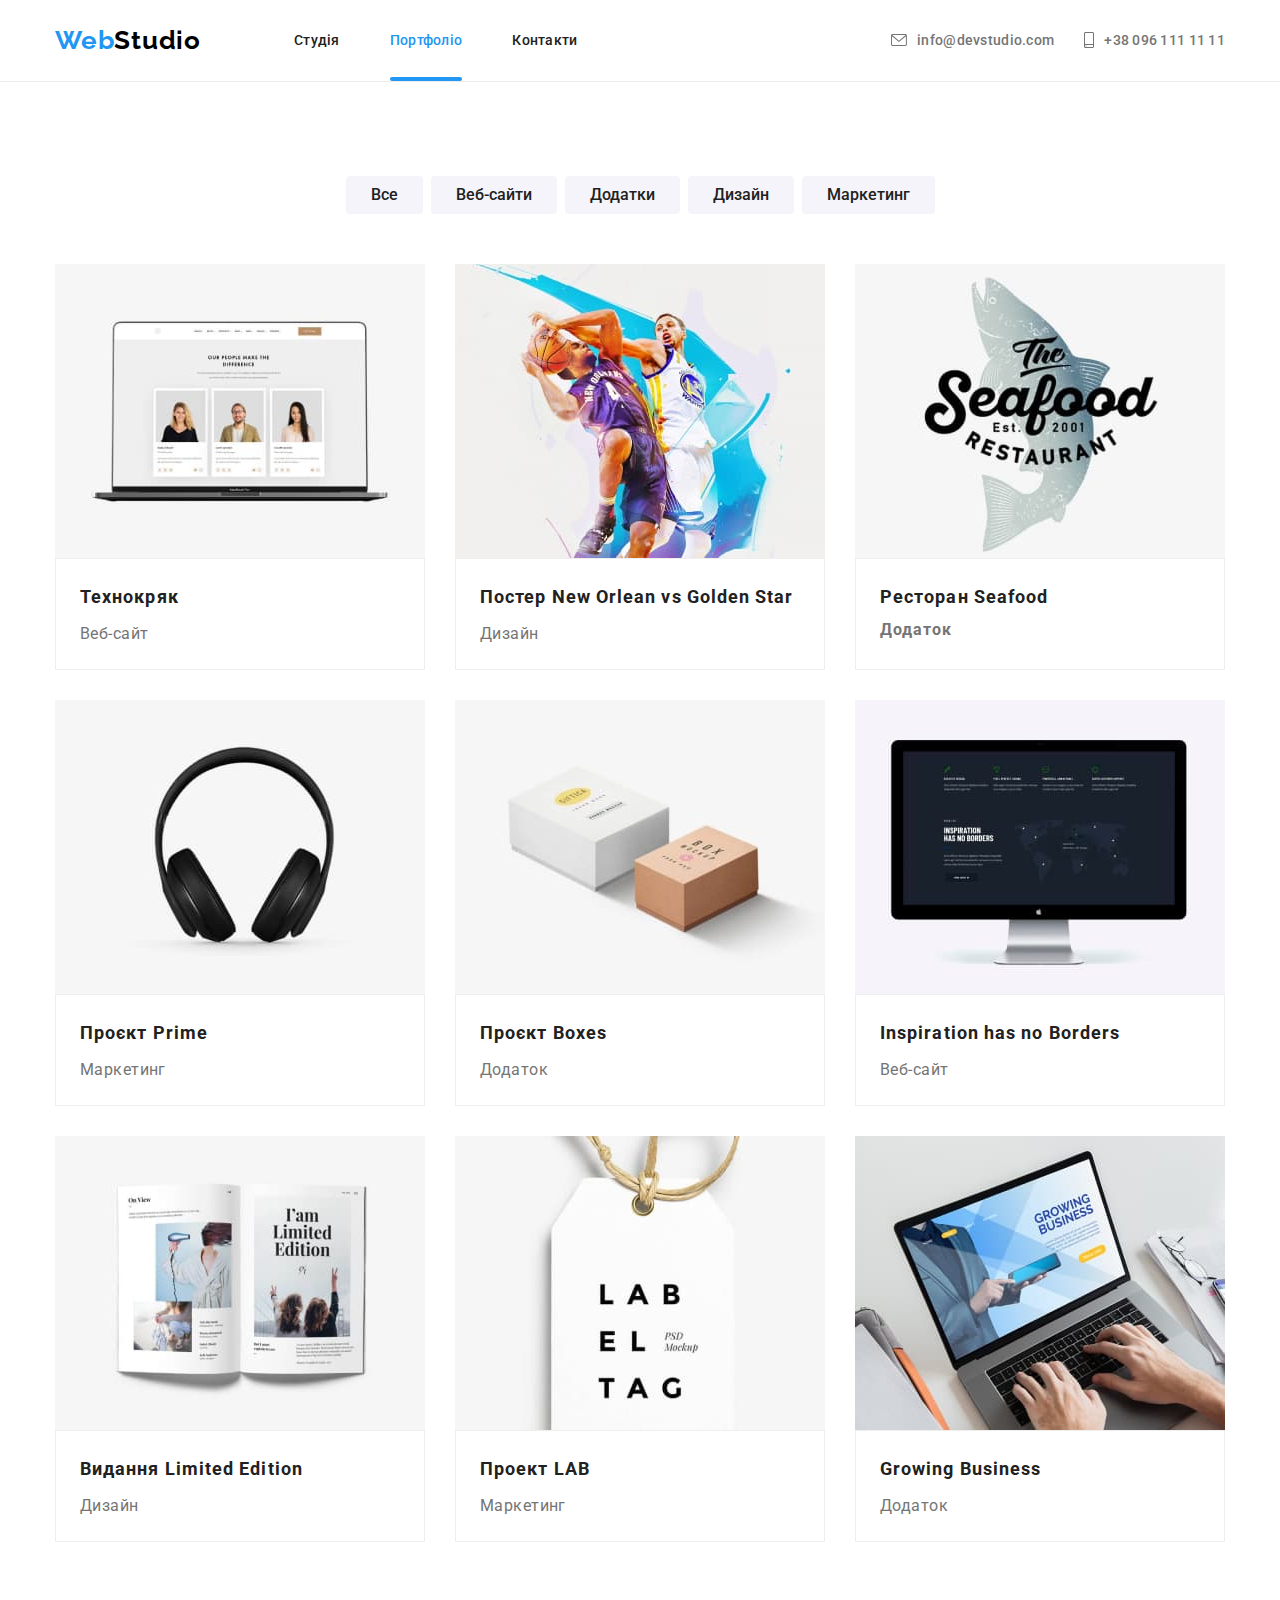
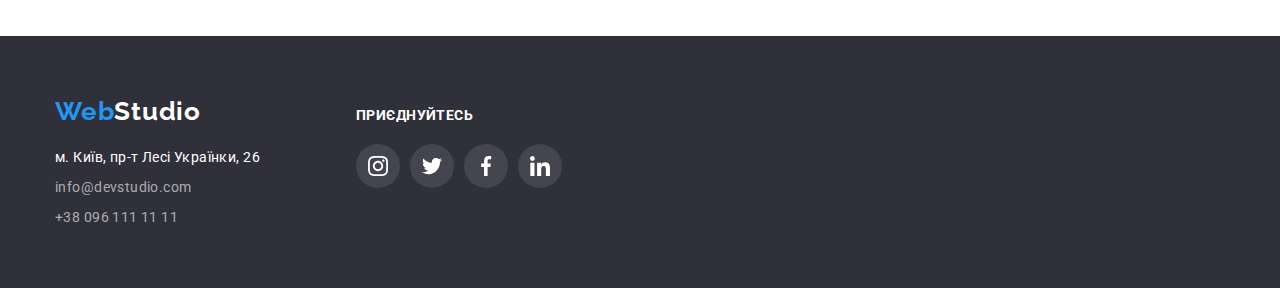
==== portfolio.html @ 90627d7d "Додає стартові файли" ====
<!DOCTYPE html>
<html lang="uk">
  <head>
    <meta charset="UTF-8" />
    <meta http-equiv="X-UA-Compatible" content="IE=edge" />
    <meta name="viewport" content="width=device-width, initial-scale=1.0" />
    <title>Портфоліо</title>
    <link rel="preconnect" href="https://fonts.googleapis.com" />
    <link rel="preconnect" href="https://fonts.gstatic.com" crossorigin />
    <link
      href="https://fonts.googleapis.com/css2?family=Raleway:wght@700&family=Roboto:wght@400;500;700;900&display=swap"
      rel="stylesheet"
    />
    <link
      rel="stylesheet"
      href="https://cdnjs.cloudflare.com/ajax/libs/modern-normalize/1.1.0/modern-normalize.min.css"
    />
    <link rel="stylesheet" href="./css/styles.css" />
  </head>
  <body>
    <header class="page-header">
      <div class="container">
        <nav class="navigation">
          <a href="./index.html" lang="en" class="logo"
            ><span>Web</span>Studio</a
          >
          <ul class="site-nav">
            <li><a href="./index.html">Студія</a></li>
            <li><a href="./portfolio.html" class="current">Портфоліо</a></li>
            <li><a href="">Контакти</a></li>
          </ul>
        </nav>
        <ul class="header-contacts">
          <li>
            <a href="mailto:info@devstudio.com" class="mail">
              <svg class="mail-icon">
                <use href="./images/sprite.svg#icon-envelope"></use>
              </svg>info@devstudio.com</a>
          </li>
          <li>
            <a href="tel:+380961111111" class="tel">
              <svg class="tel-icon">
                <use href="./images/sprite.svg#icon-smartphone"></use>
              </svg>+38 096 111 11 11</a>
          </li>
        </ul>
      </div>
    </header>

    <main>
      <section class="section">
        <div class="container">
          <!-- Прихований логічний заголовок для секції -->
          <h1 class="visually-hidden">Наші роботи</h1>
          <!-- Фільтр прикладів робіт -->
          <ul class="filter">
            <li><button type="button" class="button">Все</button></li>
            <li><button type="button" class="button">Веб-сайти</button></li>
            <li><button type="button" class="button">Додатки</button></li>
            <li><button type="button" class="button">Дизайн</button></li>
            <li><button type="button" class="button">Маркетинг</button></li>
          </ul>
          <!-- Бібліотека робіт -->
          <ul class="works">
            <li>
              <a href="" class="works-card">
                <div class="works-img">
                  <img
                    src="./images/project1.jpg"
                    alt="Приклад сторінки веб-сайту на екрані лептопа"
                    width="370"
                    height="294"
                  />
                  <p class="works-text">
                    Ресурс пропонує комплексні пропозиції з різним рівнем функціоналу та сервісів. Все це дозволить відвідувачу отримати вичерпні відомості про компанію чи приватну особу.
                  </p>
                </div>
                <div class="works-desc">
                  <h2 class="works-title">Технокряк</h2>
                  <p class="works-type">Веб-сайт</p>
                </div>
              </a>
            </li>
            <li>
              <a href="" class="works-card">
                <div class="works-img">
                  <img
                    src="./images/project2.jpg"
                    alt="Два баскетболісти-суперники у грі"
                    width="370"
                    height="294"
                  />
                  <p class="works-text">
                      Ресурс пропонує комплексні пропозиції з різним рівнем функціоналу та сервісів. Все це дозволить відвідувачу отримати вичерпні відомості про компанію чи приватну особу.
                    </p>
                </div>
                <div class="works-desc">
                  <h2 class="works-title">
                    Постер <span lang="en">New Orlean vs Golden Star</span>
                  </h2>
                  <p class="works-type">Дизайн</p>
                </div>
              </a>
            </li>
            <li>
              <a href="" class="works-card">
                <div class="works-img">
                  <img
                    src="./images/project3.jpg"
                    alt="Зразок логотипу ресторану в додатку"
                    width="370"
                    height="294"
                  />
                  <p class="works-text">
                        Ресурс пропонує комплексні пропозиції з різним рівнем функціоналу та сервісів. Все це дозволить відвідувачу отримати вичерпні відомості про компанію чи приватну особу.
                      </p>
                </div>
                <div class="works-desc">
                  <h2 class="works-title">
                    Ресторан <span lang="en">Seafood</span>
                  </h>
                  <p class="works-type">Додаток</p>
                </div>
              </a>
            </li>
            <li>
              <a href="" class="works-card">
                <div class="works-img">
                  <img
                    src="./images/project4.jpg"
                    alt="Пара бездротових накладних навушників"
                    width="370"
                    height="294"
                  />
                  <p class="works-text">
                        Ресурс пропонує комплексні пропозиції з різним рівнем функціоналу та сервісів. Все це дозволить відвідувачу отримати вичерпні відомості про компанію чи приватну особу.
                      </p>
                </div>
                <div class="works-desc">
                  <h2 class="works-title">Проєкт <span lang="en">Prime</span></h2>
                  <p class="works-type">Маркетинг</p>
                </div>
              </a>
            </li>
            <li>
              <a href="" class="works-card">
                <div class="works-img">
                  <img
                    src="./images/project5.jpg"
                    alt="Дві різномасштабні коробки"
                    width="370"
                    height="294"
                  />
                  <p class="works-text">
                        Ресурс пропонує комплексні пропозиції з різним рівнем функціоналу та сервісів. Все це дозволить відвідувачу отримати вичерпні відомості про компанію чи приватну особу.
                      </p>
                </div>
                <div class="works-desc">
                  <h2 class="works-title">Проєкт <span lang="en">Boxes</span></h2>
                  <p class="works-type">Додаток</p>
                </div>
              </a>
            </li>
            <li>
              <a href="" class="works-card">
                <div class="works-img">
                  <img
                    src="./images/project6.jpg"
                    alt="Сторінка веб-сайту на екрані комп'ютера"
                    width="370"
                    height="294"
                  />
                  <p class="works-text">
                        Ресурс пропонує комплексні пропозиції з різним рівнем функціоналу та сервісів. Все це дозволить відвідувачу отримати вичерпні відомості про компанію чи приватну особу.
                      </p>
                </div>
                <div class="works-desc">
                  <h2 class="works-title">
                    <span lang="en">Inspiration has no Borders</span>
                  </h2>
                  <p class="works-type">Веб-сайт</p>
                </div>
              </a>
            </li>
            <li>
              <a href="" class="works-card">
                <div class="works-img">
                  <img
                    src="./images/project7.jpg"
                    alt="Оформлення інформації у вигляді журналу"
                    width="370"
                    height="294"
                  />
                  <p class="works-text">
                        Ресурс пропонує комплексні пропозиції з різним рівнем функціоналу та сервісів. Все це дозволить відвідувачу отримати вичерпні відомості про компанію чи приватну особу.
                      </p>
                </div>
                <div class="works-desc">
                  <h2 class="works-title">
                    Видання <span lang="en">Limited Edition</span>
                  </h2>
                  <p class="works-type">Дизайн</p>
                </div>
              </a>
            </li>
            <li>
              <a href="" class="works-card">
                <div class="works-img">
                  <img
                    src="./images/project8.jpg"
                    alt="Рекламний стікер"
                    width="370"
                    height="294"
                  />
                  <p class="works-text">
                        Ресурс пропонує комплексні пропозиції з різним рівнем функціоналу та сервісів. Все це дозволить відвідувачу отримати вичерпні відомості про компанію чи приватну особу.
                      </p>
                </div>
                <div class="works-desc">
                  <h2 class="works-title">Проект <span lang="en">LAB</span></h2>
                  <p class="works-type">Маркетинг</p>
                </div>
              </a>
            </li>
            <li>
              <a href="" class="works-card">
                <div class="works-img">
                  <img
                    src="./images/project9.jpg"
                    alt="Приклад сторінки додатку для комп'ютера"
                    width="370"
                    height="294"
                  />
                  <p class="works-text">
                        Ресурс пропонує комплексні пропозиції з різним рівнем функціоналу та сервісів. Все це дозволить відвідувачу отримати вичерпні відомості про компанію чи приватну особу.
                      </p>
                </div>
                <div class="works-desc">
                  <h2 class="works-title">
                    <span lang="en">Growing Business</span>
                  </h2>
                  <p class="works-type">Додаток</p>
                </div>
              </a>
            </li>
          </ul>
        </div>
      </section>
    </main>

    <footer class="footer">
      <div class="container">
    <div>
          <a href="./index.html" lang="en" class="logo"
            ><span>Web</span>Studio</a>
          <address>
            <ul class="contacts-list">
              <li>
                <a
                  href="https://goo.gl/maps/XYZmsrsQ4E4qBGL48"
                  target="_blank"
                  rel="noopener noreferrer"
                  class="location"
                  >м. Київ, пр-т Лесі Українки, 26</a
                >
              </li>
              <li>
                <a href="mailto:info@devstudio.com" class="link"
                  >info@devstudio.com</a
                >
              </li>
              <li>
                <a href="tel:+380961111111" class="link">+38 096 111 11 11</a>
              </li>
            </ul>
          </address>
        </div>
        <div class="social-box">
          <h3>Приєднуйтесь</h3>
          <ul class="social-list">
            <li>
              <a href="" class="social-link">
                <svg class="social-icon">
                  <use href="./images/sprite.svg#icon-instagram"></use>
                </svg>
              </a>
            </li>
            <li>
              <a href="" class="social-link">
                <svg class="social-icon">
                  <use href="./images/sprite.svg#icon-twitter"></use>
                </svg>
              </a>
            </li>
            <li>
              <a href="" class="social-link">
                <svg class="social-icon">
                  <use href="./images/sprite.svg#icon-facebook"></use>
                </svg>
              </a>
            </li>
            <li>
              <a href="" class="social-link">
                <svg class="social-icon">
                  <use href="./images/sprite.svg#icon-linkedin"></use>
                </svg>
              </a>
            </li>
          </ul>
        </div>
      </div>
    </footer>
  </body>
</html>
---- css/styles.css ----
/* основний колір тексту - #212121 */
/* вторинний колір тексту - #757575 */
/* акцент - #2196F3 */
/* колір частини логотипу - #000000 */
/* основний колір фону - #ffffff */
/* вторинний колір фону - #F5F4FA */
/* колір футера - #2F303A */

html {
  box-sizing: border-box;
}
*,
*::before,
*::after {
  box-sizing: inherit;
}
:root {
  --primary-text-color: #212121;
  --second-text-color: #757575;
  --accent-color: #2196f3;
  --primary-white-color: #fff;
  --second-bg-color: #f5f4fa;
  --accent-bg-color: #2f303a;
  --color-icon: #afb1b8;
}

body {
  margin: 0;
  background-color: var(--primary-white-color);
  color: var(--primary-text-color);
  font-family: Roboto, sans-serif;
  font-weight: 400;
  font-size: 14px;
  letter-spacing: 0.03em;
  line-height: 1.2;
}
ul {
  list-style: none;
  padding: 0;
  margin: 0;
}
a {
  text-decoration: none;
}
img {
  display: block;
}

.container {
  width: 100%;
  max-width: 1200px;
  margin-left: auto;
  margin-right: auto;

  padding-left: 15px;
  padding-right: 15px;
  /* outline: 2px solid rgb(4, 238, 43); */
}
.visually-hidden {
  position: absolute;
  white-space: nowrap;
  width: 1px;
  height: 1px;
  overflow: hidden;
  border: 0;
  padding: 0;
  clip: rect(0 0 0 0);
  clip-path: inset(50%);
  margin: -1px;
}

.backdrop {
  position: fixed;
  top: 0;
  bottom: 0;

  width: 100%;
  height: 100%;

  background-color: rgba(0, 0, 0, 0.2);
  transition: opacity 200ms linear, visibility 200ms linear;
}
.backdrop.is-hidden {
  opacity: 0;
  visibility: hidden;
  pointer-events: none;
}
.modal {
  position: absolute;
  top: 50%;
  left: 50%;
  transform: translate(-50%, -50%) scale(1);
  transition: transform 200ms linear;

  min-width: 528px;
  min-height: 581px;

  background-color: var(--primary-white-color);

  box-shadow: 0px 1px 3px rgba(0, 0, 0, 0.12), 0px 1px 1px rgba(0, 0, 0, 0.14),
    0px 2px 1px rgba(0, 0, 0, 0.2);
  border-radius: 4px;
}
.backdrop.is-hidden .modal {
  transform: translate(-50%, -50%) scale(0);
}
.close-button {
  position: absolute;
  top: 8px;
  right: 8px;

  width: 30px;
  height: 30px;
  display: flex;
  justify-content: center;
  align-items: center;

  background-color: var(--primary-white-color);
  border: 1px solid rgba(0, 0, 0, 0.1);
  border-radius: 50%;
  cursor: pointer;
}
.icon-close-btn {
  width: 18px;
  height: 18px;

  fill: #000000;
  transition: fill 250ms cubic-bezier(0.4, 0, 0.2, 1);
}
.close-button:hover .icon-close-btn,
.close-button:focus .icon-close-btn {
  fill: var(--accent-color);
}
/* Стилі для index.html */
/* site-nav */
.page-header {
  font-weight: 500;
  letter-spacing: 0.02em;
  border-bottom: 1px solid #ececec;
}
.page-header .container {
  display: flex;
  align-items: center;
}
.navigation {
  display: flex;
  align-items: center;
}
.logo {
  color: #000000;
  font-family: Raleway, sans-serif;
  font-weight: 700;
  font-size: 26px;
  letter-spacing: 0.03em;
  transition: color 250ms cubic-bezier(0.4, 0, 0.2, 1);
}
.logo > span {
  color: var(--accent-color);
}
/* на макеті не вказано, але елемент інтерактивний */
.logo:focus {
  color: var(--accent-color);
  outline: none;
}
.site-nav {
  display: flex;
  align-items: center;
  margin-left: 93px;
}
.site-nav li:not(:last-child) {
  margin-right: 50px;
}
.site-nav a {
  display: block;
  padding-top: 32px;
  padding-bottom: 32px;

  color: var(--primary-text-color);
  transition: color 250ms cubic-bezier(0.4, 0, 0.2, 1);
}
.site-nav a:hover,
.site-nav a:focus {
  color: var(--accent-color);
  outline: none;
}
.site-nav .current {
  color: var(--accent-color);
}
.current {
  position: relative;
}
.current::after {
  position: absolute;
  content: "";
  height: 4px;
  width: 100%;
  bottom: 0;
  left: 0;

  background-color: var(--accent-color);

  border-radius: 2px;
}
.header-contacts {
  display: flex;
  align-items: center;
  margin-left: auto;
  gap: 30px;
}
/* .header-contacts li:not(:last-child) {
  margin-right: 30px;
} */
/* .mail {
  width: 161px;
  height: 16px;
} */
.mail,
.tel {
  padding: 0;
  display: flex;
  align-items: center;

  color: var(--second-text-color);
  transition: color 250ms cubic-bezier(0.4, 0, 0.2, 1);
}

.mail-icon {
  width: 16px;
  height: 12px;
  margin-right: 10px;

  fill: var(--second-text-color);
  transition: fill 250ms cubic-bezier(0.4, 0, 0.2, 1);
}

.tel-icon {
  width: 10px;
  height: 16px;
  margin-right: 10px;

  fill: var(--second-text-color);
  transition: fill 250ms cubic-bezier(0.4, 0, 0.2, 1);
}
.mail:hover,
.mail:focus,
.tel:hover,
.tel:focus {
  color: var(--accent-color);
  outline: none;
}
.mail:hover .mail-icon,
.mail:focus .mail-icon,
.tel:hover .tel-icon,
.tel:focus .tel-icon {
  fill: var(--accent-color);
}

.hero {
  padding-top: 200px;
  padding-bottom: 200px;
  background-color: var(--accent-bg-color);
  text-align: center;

  max-width: 1600px;
  height: 600px;
  margin-left: auto;
  margin-right: auto;
  background-image: linear-gradient(
      rgba(47, 48, 58, 0.4),
      rgba(47, 48, 58, 0.4)
    ),
    url(../images/bghero.jpg);
  background-repeat: no-repeat;
  background-size: cover;
  background-position: center;
}
.hero-title {
  margin: 0 auto 30px;
  max-width: 696px;

  color: var(--primary-white-color);
  font-weight: 900;
  font-size: 44px;
  line-height: 1.36;
  letter-spacing: 0.06em;
  text-transform: uppercase;
}
.hero-button {
  display: inline-block;
  border-radius: 4px;
  padding: 10px 32px;
  border: none;

  background-color: var(--accent-color);
  color: var(--primary-white-color);

  font-weight: 700;
  font-size: 16px;
  line-height: 1.88;
  letter-spacing: 0.06em;
  text-align: center;
  transition: background-color 250ms cubic-bezier(0.4, 0, 0.2, 1);
}
.hero-button:hover,
.hero-button:focus {
  background-color: #188ce8;
  cursor: pointer;
  outline: none;
}

/* features */
.section {
  margin-top: 0;
  margin-bottom: 0;
  padding-top: 94px;
  padding-bottom: 94px;
}
/* перебиваємо нижній padding для наст. секції */
.features.section {
  padding-bottom: 47px;
}
.features-list {
  display: flex;
}
.features-list li {
  width: 270px;
}
.features-list li:not(:last-child) {
  margin-right: 30px;
}
.features-icon {
  width: 270px;
  height: 120px;
  padding: 0;
  margin: 0 0 30px;
  display: flex;
  align-items: center;
  justify-content: center;
  background-color: var(--second-bg-color);
  border-radius: 4px;
}
.icon {
  width: 70px;
  height: 70px;
}
.features-title {
  margin-top: 0;
  margin-bottom: 10px;

  font-size: inherit;
  line-height: 1.14;
  text-transform: uppercase;
}
.features-text {
  margin-top: 0;
  margin-bottom: 0;
  color: var(--second-text-color);
  line-height: 1.71;
}

/* services */
.services.section {
  padding-top: 47px;
}
.services-list {
  display: flex;
  gap: 30px;
}
.services-list li {
  position: relative;
  display: flex;
  flex-direction: column;
}
/* .services-list li {
  width: calc((100%-60px) / 3);
} */
/* .services-list li:not(:last-child) {
  margin-right: 30px;
} */
.title {
  margin-top: 0;
  margin-bottom: 50px;
  font-size: 36px;
  line-height: 1.17;
  text-align: center;
}
.services-desc {
  width: 370px;
  height: 70px;
  padding: 27px 0;
  margin: 0;
  position: absolute;
  bottom: 0;

  background-color: rgba(47, 48, 58, 0.8);
  font-size: 14px;
  color: var(--primary-white-color);
  text-transform: uppercase;
  text-align: center;
}

/* team */
.team {
  background-color: var(--second-bg-color);
}
.team-list {
  display: flex;
  gap: 30px;
}
.team-card {
  margin-top: 0;
  margin-bottom: 0;
  padding-bottom: 30px;
  /* width: calc((100%-90px) / 4); */

  background-color: var(--primary-white-color);

  box-shadow: 0px 1px 3px rgba(0, 0, 0, 0.12), 0px 1px 1px rgba(0, 0, 0, 0.14),
    0px 2px 1px rgba(0, 0, 0, 0.2);
}
/* .team-card:not(:last-child) {
  margin-right: 30px;
} */
.team-card > img {
  margin-bottom: 30px;
}
.social-list {
  display: flex;
  align-items: center;
  justify-content: center;
  gap: 10px;
}
.social-link {
  width: 44px;
  height: 44px;
  margin: 0;
  display: flex;
  align-items: center;
  justify-content: center;

  background-color: var(--primary-white-color);
  border-radius: 50%;
  transition: background-color 250ms cubic-bezier(0.4, 0, 0.2, 1);
}
.social-icon {
  width: 20px;
  height: 20px;

  fill: var(--color-icon);
  transition: fill 250ms cubic-bezier(0.4, 0, 0.2, 1);
}
.social-link:hover,
.social-link:focus {
  background-color: var(--accent-color);
  outline: none;
}
.social-link:hover .social-icon,
.social-link:focus .social-icon {
  fill: var(--primary-white-color);
}
.team-member {
  margin: 0 auto 10px;
  font-weight: 500;
  font-size: 16px;
  text-align: center;
}
.team-desc {
  margin: 0 auto 16px;
  color: var(--second-text-color);
  font-size: 16px;
  text-align: center;
}

/* cliets */
.clients-list {
  display: flex;
  align-items: center;
  justify-content: center;
  gap: 30px;
}
.clients-item {
  width: 170px;
  height: 92px;
  padding: 16px 32px;
  display: flex;
  align-items: center;
  justify-content: center;

  border: 1px solid var(--color-icon);
  border-radius: 4px;
  transition: border 250ms cubic-bezier(0.4, 0, 0.2, 1);
}
.clients-item:hover,
.clients-item:focus {
  border: 1px solid var(--accent-color);
  outline: none;
}
.clients-icon {
  width: 106px;
  height: 60px;

  fill: var(--color-icon);
  transition: fill 250ms cubic-bezier(0.4, 0, 0.2, 1);
}
.clients-item:hover .clients-icon,
.clients-item:focus .clients-icon {
  fill: var(--accent-color);
}

/* footer */
.footer {
  padding-top: 60px;
  padding-bottom: 60px;
  background-color: var(--accent-bg-color);
}
.footer .logo {
  display: inline-block;
  margin-top: 0;
  margin-bottom: 20px;
  color: var(--primary-white-color);
  transition: color 250ms cubic-bezier(0.4, 0, 0.2, 1);
}
.footer .logo:focus {
  color: var(--accent-color);
  outline: none;
}
.footer > .container {
  display: flex;
  align-items: baseline;
}
address {
  width: 231px;
  margin: 0 70px 0 0;
  font-style: normal;
}
.contacts-list li:not(:last-child) {
  margin-bottom: 9px;
}
.contacts-list .location {
  color: var(--primary-white-color);
  line-height: 1.5;
  transition: color 250ms cubic-bezier(0.4, 0, 0.2, 1);
}
.contacts-list .link {
  color: rgba(255, 255, 255, 0.6);
  line-height: 1.5;
  transition: color 250ms cubic-bezier(0.4, 0, 0.2, 1);
}
.contacts-list a:hover,
.contacts-list a:focus {
  color: var(--accent-color);
  outline: none;
}
.social-box {
  width: 206px;
  padding: 0;
  margin: 0;
}
.social-box h3 {
  margin-top: 0;
  margin-bottom: 20px;
  font-weight: 700;
  font-size: 14px;
  text-transform: uppercase;
  color: var(--primary-white-color);
}
.social-box a {
  background-color: rgba(255, 255, 255, 0.1);
}
.social-box .social-icon {
  fill: var(--primary-white-color);
}

/* ------Стилі для potfolio.html------ */
.filter {
  display: flex;
  justify-content: center;
  margin-bottom: 50px;
  gap: 8px;
}
.button {
  padding: 6px 22px;

  background-color: var(--second-bg-color);
  color: var(--primary-text-color);
  font-weight: 500;
  font-family: inherit;
  font-size: 16px;
  line-height: 1.63;
  border: none;
  border-radius: 4px;
  transition: background-color 250ms cubic-bezier(0.4, 0, 0.2, 1),
    color 250ms cubic-bezier(0.4, 0, 0.2, 1),
    box-shadow 250ms cubic-bezier(0.4, 0, 0.2, 1);
}
.button:first-child {
  padding: 6px 25px;
}
.button:hover,
.button:focus {
  background-color: var(--accent-color);
  color: var(--primary-white-color);
  box-shadow: 0px 3px 1px rgba(0, 0, 0, 0.1), 0px 1px 2px rgba(0, 0, 0, 0.08),
    0px 2px 2px rgba(0, 0, 0, 0.12);
  cursor: pointer;
  outline: none;
}
.works {
  display: flex;
  flex-wrap: wrap;
  gap: 30px;
  column-gap: 30px;
}
.works-img {
  position: relative;
  overflow: hidden;
}
.works-text {
  position: absolute;
  top: 0;
  left: 0;
  transform: translateY(100%);

  width: 100%;
  margin: 0;
  padding: 63px 24px;

  background-color: rgba(33, 150, 243, 0.9);
  color: var(--primary-white-color);
  font-size: 18px;
  line-height: 1.56;
  transition: transform 250ms cubic-bezier(0.4, 0, 0.2, 1);
}
.works li {
  width: 370px;
}
.works-card {
  display: block;

  transition: box-shadow 250ms cubic-bezier(0.4, 0, 0.2, 1);
}
.works-card:hover,
.works-card:focus {
  box-shadow: 0px 1px 1px rgba(0, 0, 0, 0.12), 0px 4px 4px rgba(0, 0, 0, 0.06),
    1px 4px 6px rgba(0, 0, 0, 0.16);
  outline: none;
}
.works-card:hover .works-text,
.works-card:focus .works-text {
  transform: translateY(0);
  outline: none;
}
.works-desc {
  padding: 20px 24px;
  margin: 0;
  border: 1px solid #eeeeee;
}
.works-title {
  margin-top: 0;
  margin-bottom: 4px;
  color: var(--primary-text-color);
  font-size: 18px;
  line-height: 2;
  letter-spacing: 0.06em;
}
.works-type {
  margin: 0;
  color: var(--second-text-color);
  font-size: 16px;
  line-height: 1.88;
}
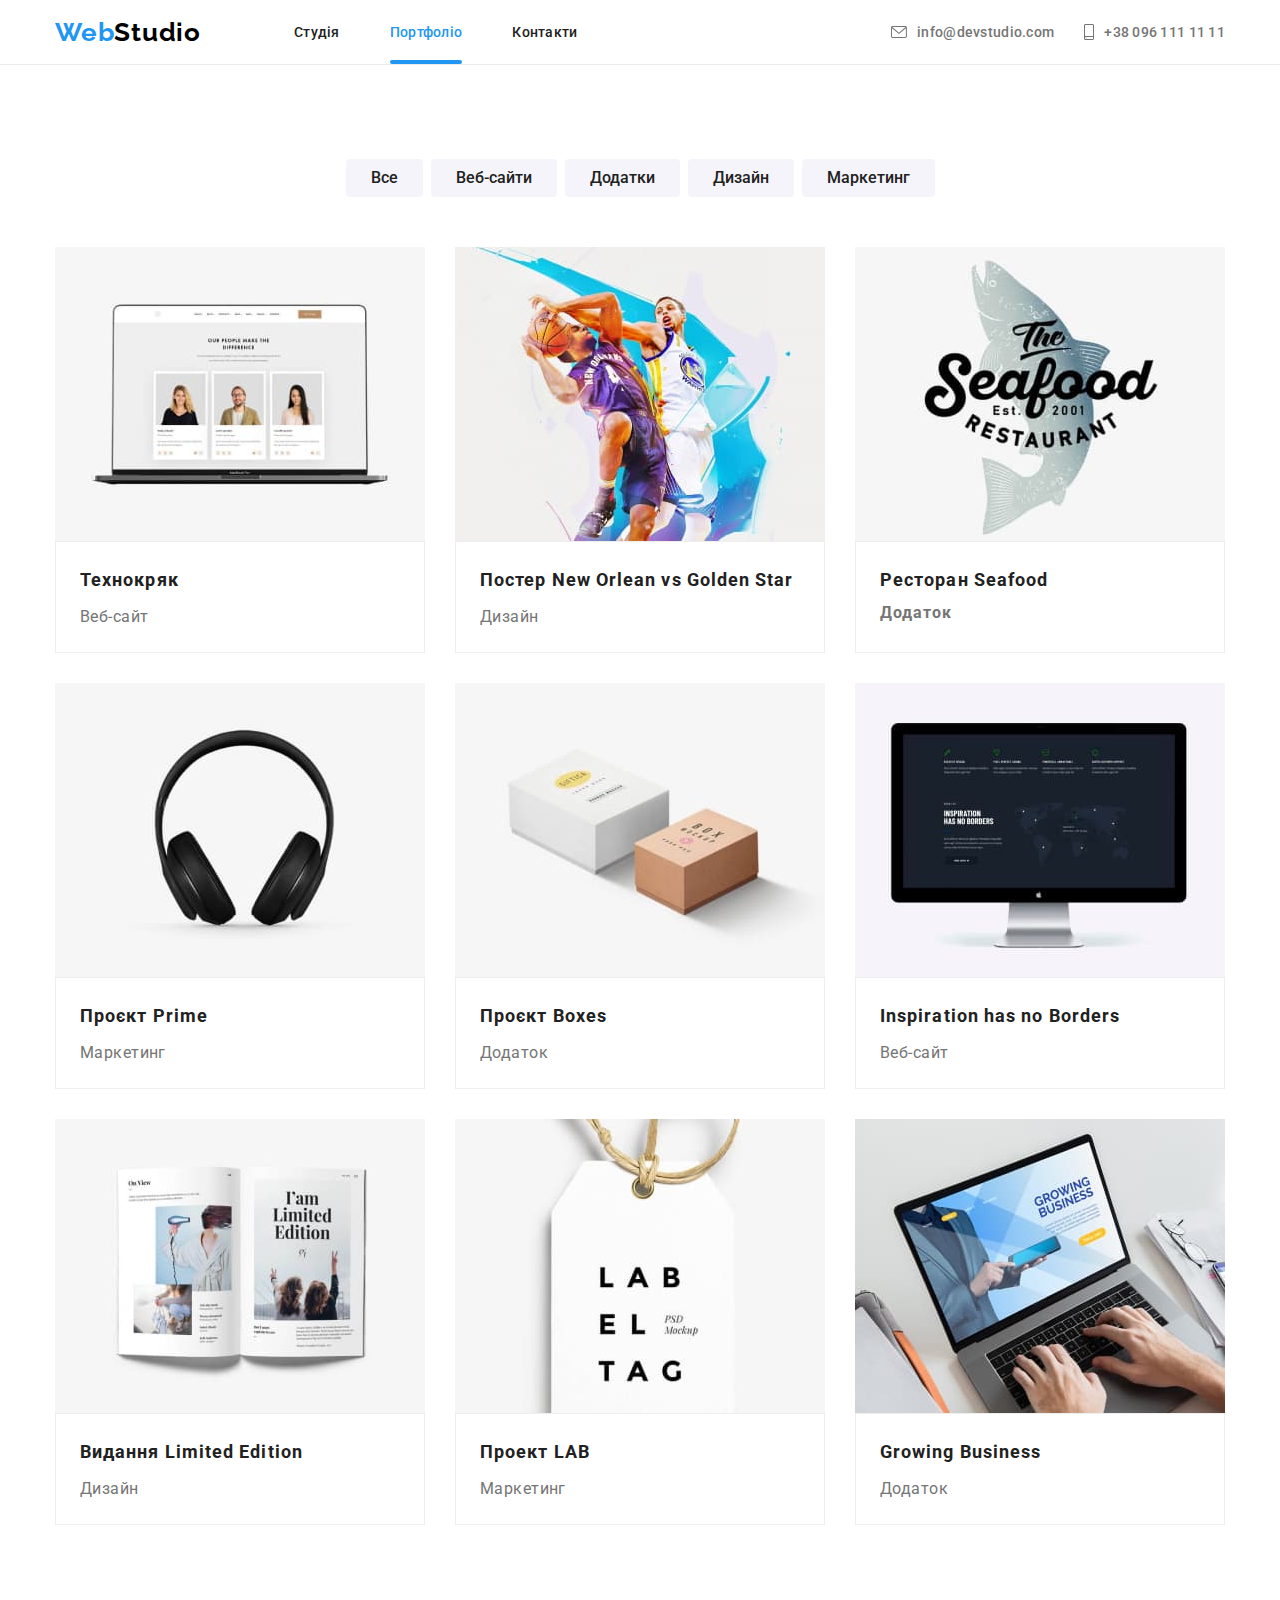
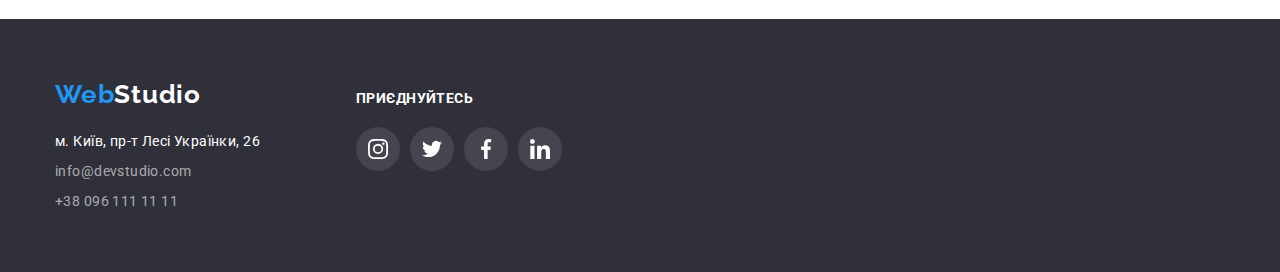
==== commit 6c0fb7ba: "Змінює спрайт для Портфоліо" ====
--- a/portfolio.html
+++ b/portfolio.html
@@ -34,13 +34,13 @@
           <li>
             <a href="mailto:info@devstudio.com" class="mail">
               <svg class="mail-icon">
-                <use href="./images/sprite.svg#icon-envelope"></use>
+                <use href="./images/icons1.svg#envelope"></use>
               </svg>info@devstudio.com</a>
           </li>
           <li>
             <a href="tel:+380961111111" class="tel">
               <svg class="tel-icon">
-                <use href="./images/sprite.svg#icon-smartphone"></use>
+                <use href="./images/icons1.svg#smartphone"></use>
               </svg>+38 096 111 11 11</a>
           </li>
         </ul>
@@ -281,28 +281,28 @@
             <li>
               <a href="" class="social-link">
                 <svg class="social-icon">
-                  <use href="./images/sprite.svg#icon-instagram"></use>
+                  <use href="./images/icons1.svg#instagram"></use>
                 </svg>
               </a>
             </li>
             <li>
               <a href="" class="social-link">
                 <svg class="social-icon">
-                  <use href="./images/sprite.svg#icon-twitter"></use>
+                  <use href="./images/icons1.svg#twitter"></use>
                 </svg>
               </a>
             </li>
             <li>
               <a href="" class="social-link">
                 <svg class="social-icon">
-                  <use href="./images/sprite.svg#icon-facebook"></use>
+                  <use href="./images/icons1.svg#facebook"></use>
                 </svg>
               </a>
             </li>
             <li>
               <a href="" class="social-link">
                 <svg class="social-icon">
-                  <use href="./images/sprite.svg#icon-linkedin"></use>
+                  <use href="./images/icons1.svg#linkedin"></use>
                 </svg>
               </a>
             </li>
--- a/css/styles.css
+++ b/css/styles.css
@@ -94,6 +94,8 @@
 
   min-width: 528px;
   min-height: 581px;
+  /* max-height: 100vh; */
+  padding: 40px;
 
   background-color: var(--primary-white-color);
 
@@ -136,6 +138,7 @@
 .page-header {
   font-weight: 500;
   letter-spacing: 0.02em;
+  line-height: 0;
   border-bottom: 1px solid #ececec;
 }
 .page-header .container {
@@ -308,6 +311,115 @@
   outline: none;
 }
 
+.application-form {
+  display: flex;
+  flex-direction: column;
+  justify-content: center;
+  width: 448px;
+}
+.modal h3 {
+  margin: 0 0 12px;
+
+  font-size: 20px;
+  line-height: 1.17;
+  text-align: center;
+}
+.form-field {
+  display: flex;
+  flex-direction: column;
+  margin-bottom: 10px;
+}
+.form-field.comment {
+  margin-bottom: 20px;
+}
+.form-field label {
+  margin: 0 0 4px;
+  color: var(--second-text-color);
+  font-size: 12px;
+  line-height: 1.17;
+  letter-spacing: 0.01em;
+}
+.form-field input {
+  width: 100%;
+  margin: 0;
+  padding: 12px 42px;
+
+  border: 1px solid rgba(33, 33, 33, 0.2);
+  border-radius: 4px;
+}
+.input-icon {
+  display: flex;
+  position: relative;
+}
+.modal-icon {
+  position: absolute;
+  width: 18px;
+  height: 18px;
+  margin-left: 12px;
+  top: 50%;
+  transform: translateY(-50%);
+
+  fill: var(--primary-text-color);
+}
+.input-icon input:focus,
+.application-form textarea:focus {
+  border: 1px solid var(--accent-color);
+  outline: none;
+}
+.input-icon input:focus + .modal-icon {
+  fill: var(--accent-color);
+}
+.application-form textarea {
+  width: 448px;
+  height: 120px;
+  resize: none;
+  padding: 12px 16px;
+
+  border: 1px solid rgba(33, 33, 33, 0.2);
+  border-radius: 4px;
+}
+.modal textarea::placeholder {
+  color: rgba(117, 117, 117, 0.5);
+  font-size: 12px;
+  line-height: 1.17;
+  letter-spacing: 0.01em;
+}
+.license {
+  display: flex;
+  margin: 0 0 30px;
+}
+.license label {
+  color: var(--second-text-color);
+  line-height: 1.71;
+  text-align: center;
+}
+.license label::before {
+  contain: "";
+  display: block;
+  width: 16px;
+  height: 15px;
+
+  border: 2px solid var(--primary-text-color);
+  border-radius: 4px;
+}
+.license input:checked + .license label::before {
+  background-color: var(--accent-color);
+  background-image: url(../images/vector.svg);
+  border: none;
+}
+.contract-license {
+  color: var(--accent-color);
+  text-decoration: underline;
+}
+.modal .hero-button {
+  margin: 0 auto;
+  width: 200px;
+  height: 50px;
+
+  box-shadow: 0px 4px 4px rgba(0, 0, 0, 0.15);
+  border-radius: 4px;
+}
+
 /* features */
 .section {
   margin-top: 0;
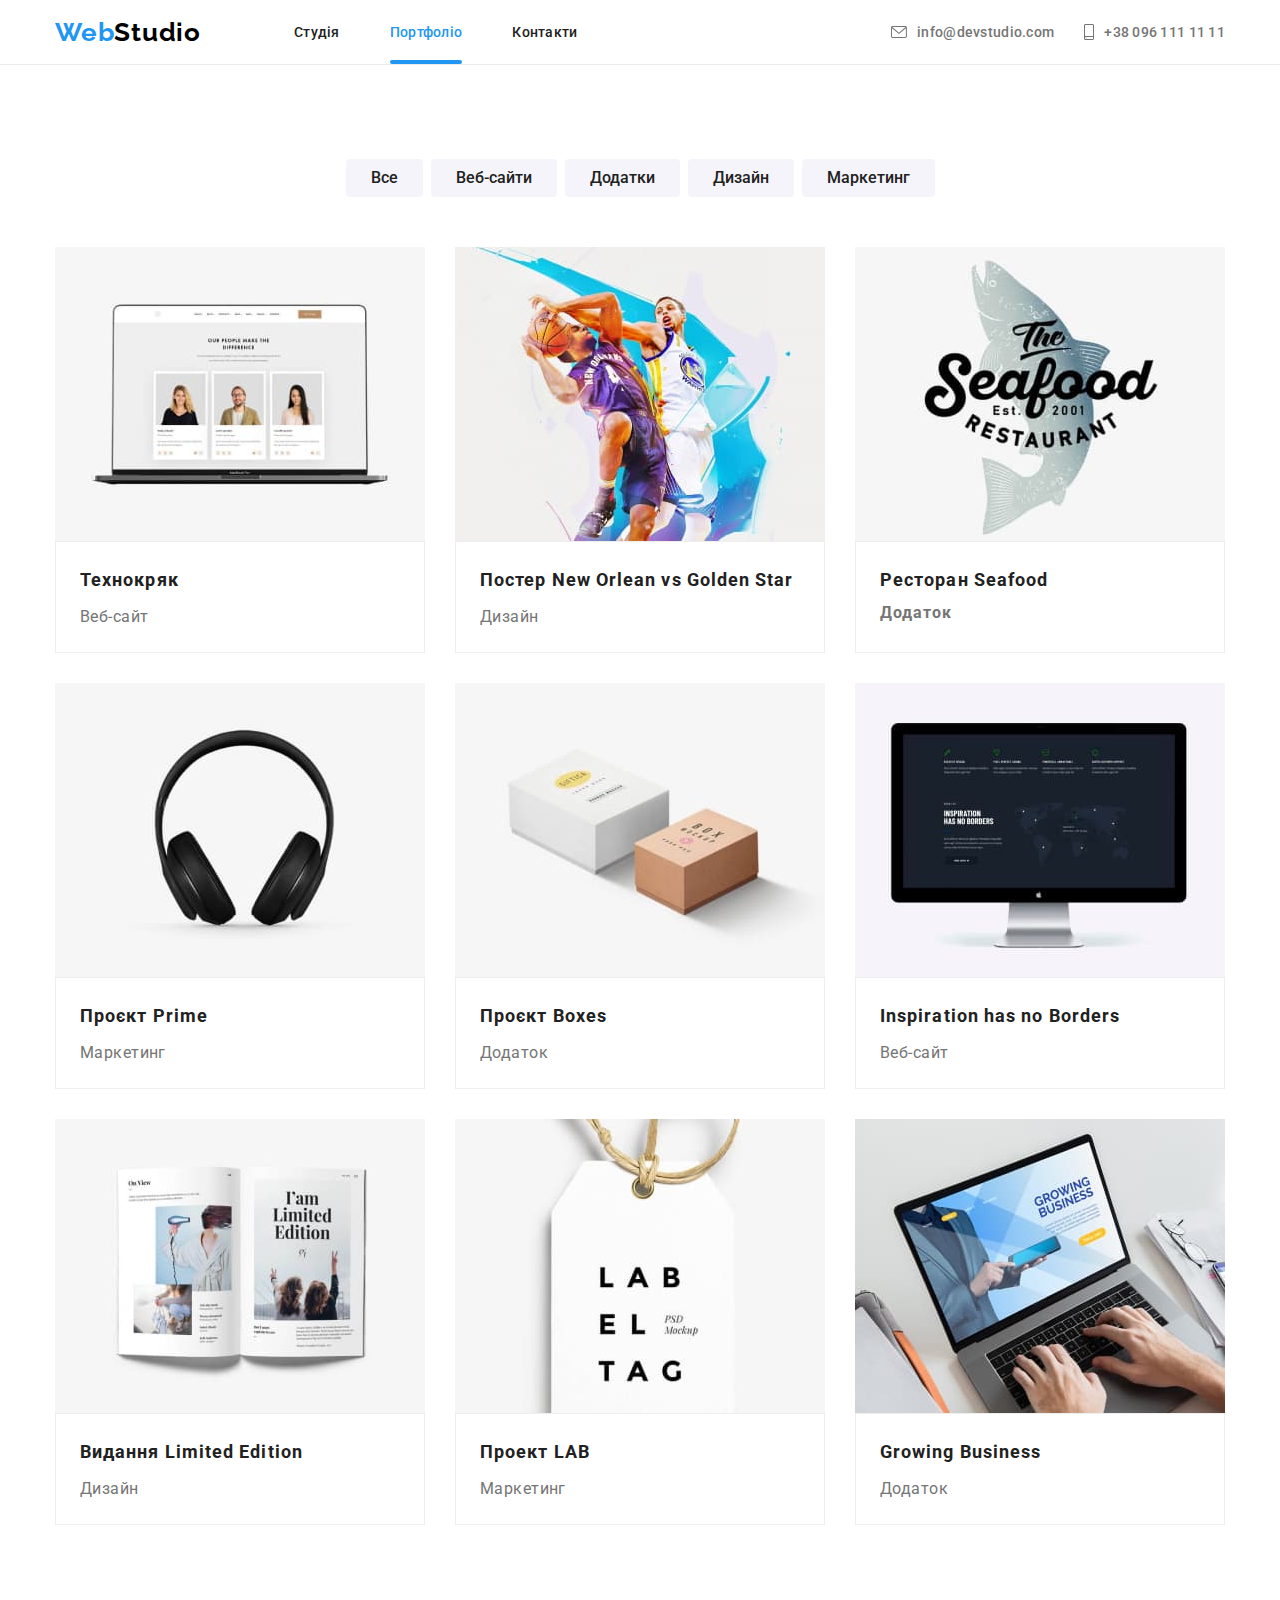
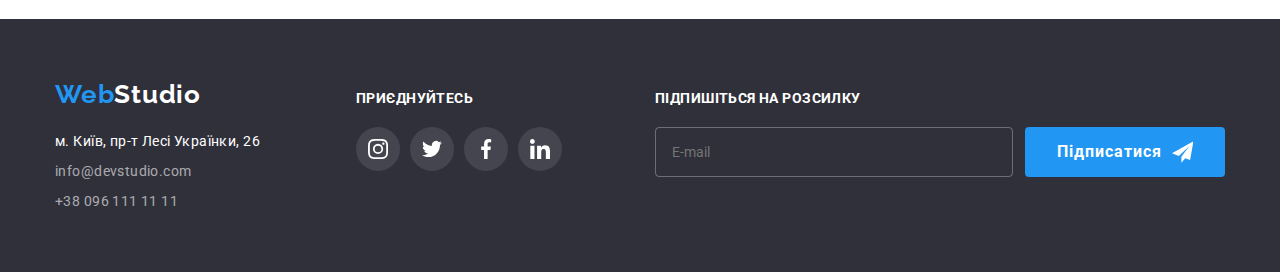
==== commit 070fd3ff: "Додає оформлення форми підписки та чекбокс модального вікна" ====
--- a/portfolio.html
+++ b/portfolio.html
@@ -34,13 +34,13 @@
           <li>
             <a href="mailto:info@devstudio.com" class="mail">
               <svg class="mail-icon">
-                <use href="./images/icons1.svg#envelope"></use>
+                <use href="./images/icons.svg#envelope"></use>
               </svg>info@devstudio.com</a>
           </li>
           <li>
             <a href="tel:+380961111111" class="tel">
               <svg class="tel-icon">
-                <use href="./images/icons1.svg#smartphone"></use>
+                <use href="./images/icons.svg#smartphone"></use>
               </svg>+38 096 111 11 11</a>
           </li>
         </ul>
@@ -276,38 +276,59 @@
           </address>
         </div>
         <div class="social-box">
-          <h3>Приєднуйтесь</h3>
+          <h3 class="footer-title">Приєднуйтесь</h3>
           <ul class="social-list">
             <li>
               <a href="" class="social-link">
                 <svg class="social-icon">
-                  <use href="./images/icons1.svg#instagram"></use>
+                  <use href="./images/icons.svg#instagram"></use>
                 </svg>
               </a>
             </li>
             <li>
               <a href="" class="social-link">
                 <svg class="social-icon">
-                  <use href="./images/icons1.svg#twitter"></use>
+                  <use href="./images/icons.svg#twitter"></use>
                 </svg>
               </a>
             </li>
             <li>
               <a href="" class="social-link">
                 <svg class="social-icon">
-                  <use href="./images/icons1.svg#facebook"></use>
+                  <use href="./images/icons.svg#facebook"></use>
                 </svg>
               </a>
             </li>
             <li>
               <a href="" class="social-link">
                 <svg class="social-icon">
-                  <use href="./images/icons1.svg#linkedin"></use>
+                  <use href="./images/icons.svg#linkedin"></use>
                 </svg>
               </a>
             </li>
           </ul>
         </div>
+        <form class="subscription">
+          <div class="subscription-box">
+            <div class="sub-form">
+              <label for="sub-mail" class="footer-title"
+                >Підпишіться на розсилку</label
+              >
+              <input
+                type="mail"
+                name="mail"
+                id="sub-mail"
+                placeholder="E-mail"
+              />
+            </div>
+            <button type="button" class="hero-button sub-btn">
+              <span>Підписатися</span>
+              <svg class="send-icon">
+                <use href="./images/icons.svg#send"></use>
+              </svg>
+            </button>
+          </div>
+        </form>
       </div>
     </footer>
   </body>
--- a/css/styles.css
+++ b/css/styles.css
@@ -129,6 +129,7 @@
   fill: #000000;
   transition: fill 250ms cubic-bezier(0.4, 0, 0.2, 1);
 }
+/* --при фокусі залишено outline за замовчуванням */
 .close-button:hover .icon-close-btn,
 .close-button:focus .icon-close-btn {
   fill: var(--accent-color);
@@ -346,6 +347,7 @@
 
   border: 1px solid rgba(33, 33, 33, 0.2);
   border-radius: 4px;
+  transition: border 250ms cubic-bezier(0.4, 0, 0.2, 1);
 }
 .input-icon {
   display: flex;
@@ -360,14 +362,7 @@
   transform: translateY(-50%);
 
   fill: var(--primary-text-color);
-}
-.input-icon input:focus,
-.application-form textarea:focus {
-  border: 1px solid var(--accent-color);
-  outline: none;
-}
-.input-icon input:focus + .modal-icon {
-  fill: var(--accent-color);
+  transition: fill 250ms cubic-bezier(0.4, 0, 0.2, 1);
 }
 .application-form textarea {
   width: 448px;
@@ -377,6 +372,15 @@
 
   border: 1px solid rgba(33, 33, 33, 0.2);
   border-radius: 4px;
+  transition: border 250ms cubic-bezier(0.4, 0, 0.2, 1);
+}
+.form-field input:focus,
+.application-form textarea:focus {
+  border: 1px solid var(--accent-color);
+  outline: none;
+}
+.form-field input:focus + .modal-icon {
+  fill: var(--accent-color);
 }
 .modal textarea::placeholder {
   color: rgba(117, 117, 117, 0.5);
@@ -385,28 +389,32 @@
   letter-spacing: 0.01em;
 }
 .license {
-  display: flex;
   margin: 0 0 30px;
 }
-.license label {
+.license-text {
+  display: block;
   color: var(--second-text-color);
   line-height: 1.71;
   text-align: center;
 }
-.license label::before {
-  contain: "";
-  display: block;
+.license-text::before {
+  content: "";
+  display: inline-block;
   width: 16px;
   height: 15px;
+  margin-right: 7px;
 
   border: 2px solid var(--primary-text-color);
-  border-radius: 4px;
-}
-.license input:checked + .license label::before {
+  border-radius: 2px;
+}
+.license input:checked + .license-text::before {
   background-color: var(--accent-color);
   background-image: url(../images/vector.svg);
+  background-repeat: no-repeat;
+  background-position: center;
   border: none;
 }
+/* ---при фокусі залишено outline за замовчуванням */
 .contract-license {
   color: var(--accent-color);
   text-decoration: underline;
@@ -666,9 +674,9 @@
 .social-box {
   width: 206px;
   padding: 0;
-  margin: 0;
-}
-.social-box h3 {
+  margin: 0 93px 0 0;
+}
+.footer-title {
   margin-top: 0;
   margin-bottom: 20px;
   font-weight: 700;
@@ -680,6 +688,49 @@
   background-color: rgba(255, 255, 255, 0.1);
 }
 .social-box .social-icon {
+  fill: var(--primary-white-color);
+}
+.subscription-box {
+  display: flex;
+}
+.sub-form {
+  display: flex;
+  flex-direction: column;
+}
+.subscription input {
+  margin: 0 12px 0 0;
+  padding: 15px 16px;
+  width: 358px;
+  height: 50px;
+
+  background-color: inherit;
+  color: rgba(255, 255, 255, 0.6);
+  border: 1px solid rgba(255, 255, 255, 0.3);
+  border-radius: 4px;
+}
+.sub-form input:placeholder {
+  font-size: 16px;
+  line-height: 1.25;
+  color: rgba(255, 255, 255, 0.6);
+}
+.sub-form input:focus {
+  outline: none;
+}
+.subscription-box button {
+  align-self: flex-end;
+  width: 200px;
+  height: 50px;
+}
+.sub-btn {
+  display: flex;
+  align-items: center;
+  justify-content: space-between;
+  gap: 10px;
+}
+.send-icon {
+  display: block;
+  width: 24px;
+  height: 24px;
   fill: var(--primary-white-color);
 }
 
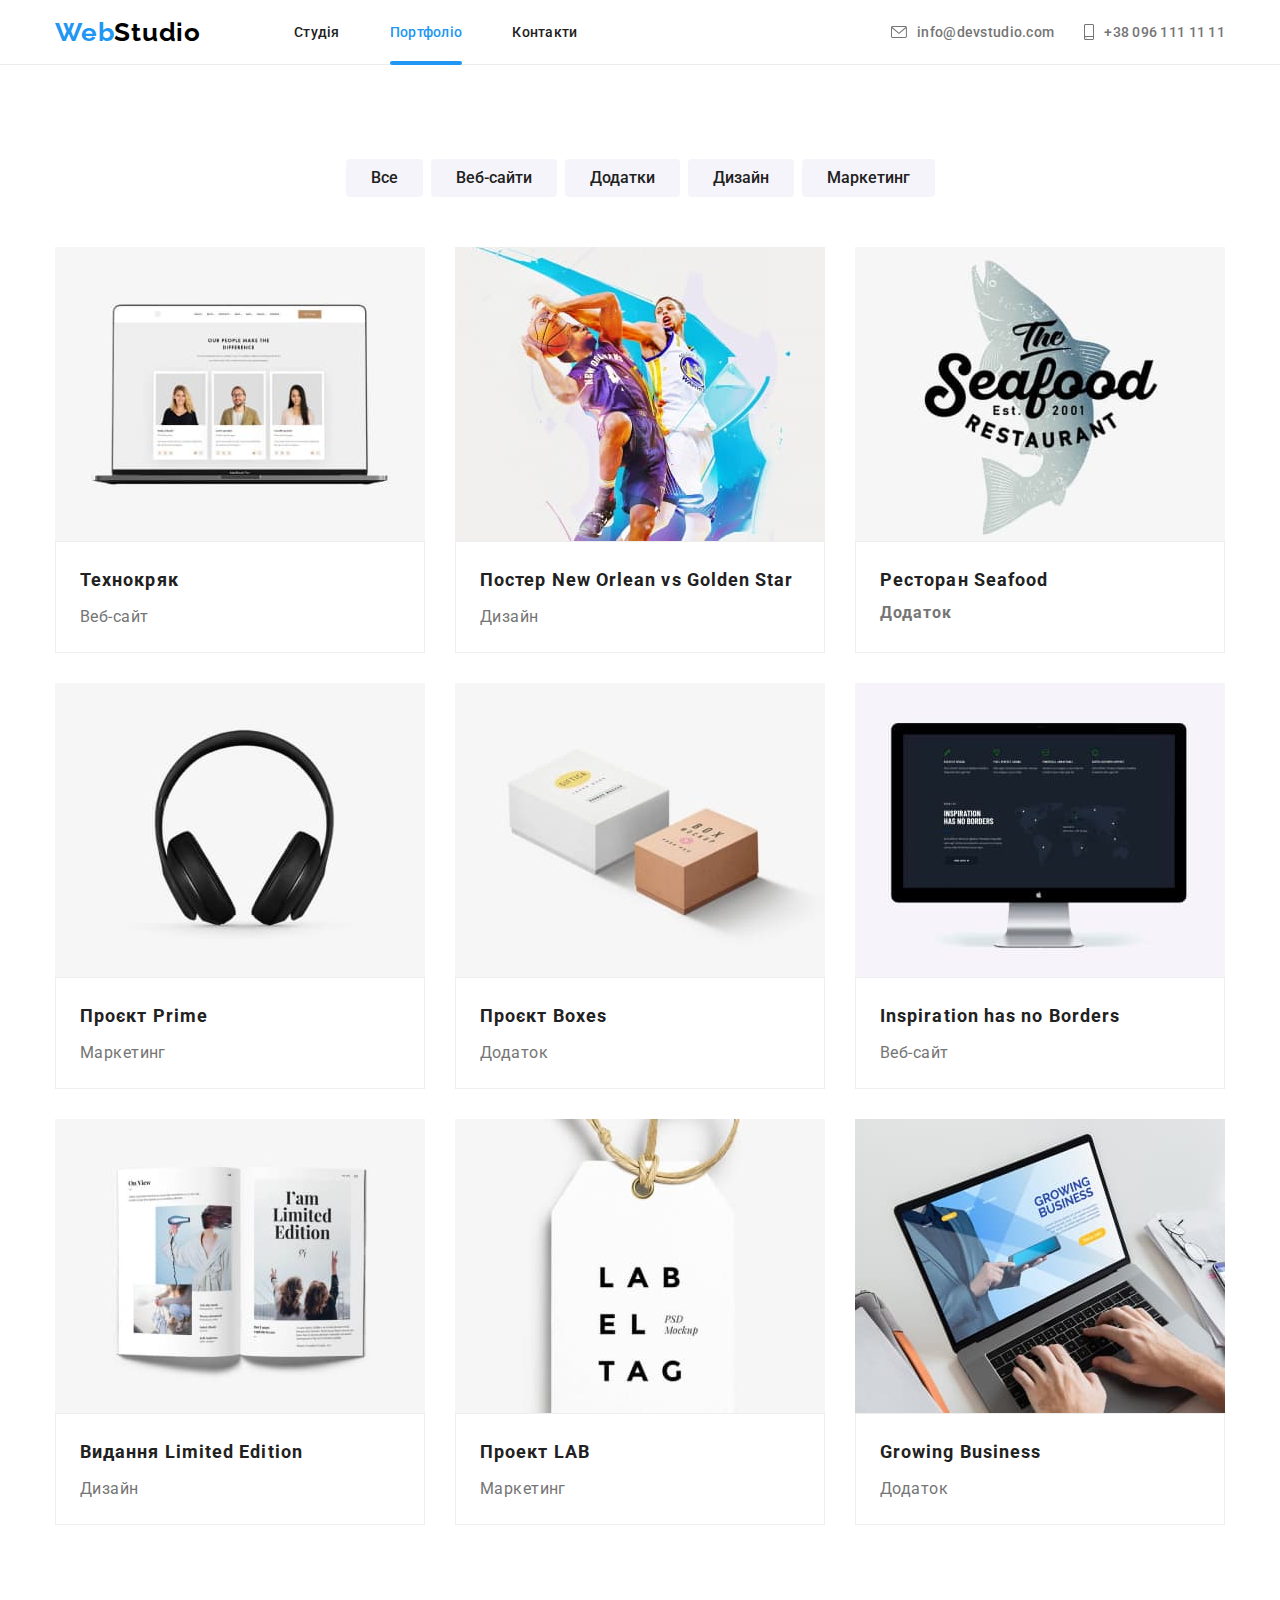
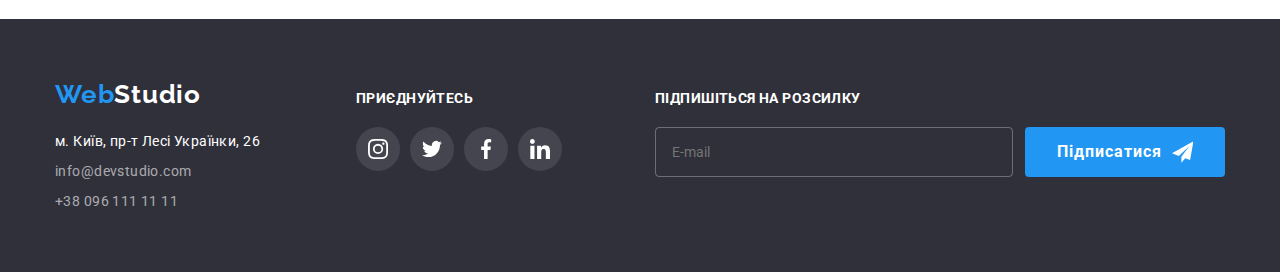
==== commit b72ba35c: "Змінює підключення стилів до сторінки Портфоліо" ====
--- a/portfolio.html
+++ b/portfolio.html
@@ -15,7 +15,7 @@
       rel="stylesheet"
       href="https://cdnjs.cloudflare.com/ajax/libs/modern-normalize/1.1.0/modern-normalize.min.css"
     />
-    <link rel="stylesheet" href="./css/styles.css" />
+    <link rel="stylesheet" href="./styles/styles.css" />
   </head>
   <body>
     <header class="page-header">
--- a/styles/styles.css
+++ b/styles/styles.css
@@ -0,0 +1,834 @@
+/* основний колір тексту - #212121 */
+/* вторинний колір тексту - #757575 */
+/* акцент - #2196F3 */
+/* колір частини логотипу - #000000 */
+/* основний колір фону - #ffffff */
+/* вторинний колір фону - #F5F4FA */
+/* колір футера - #2F303A */
+
+html {
+  box-sizing: border-box;
+}
+*,
+*::before,
+*::after {
+  box-sizing: inherit;
+}
+:root {
+  --primary-text-color: #212121;
+  --second-text-color: #757575;
+  --accent-color: #2196f3;
+  --primary-white-color: #fff;
+  --second-bg-color: #f5f4fa;
+  --accent-bg-color: #2f303a;
+  --color-icon: #afb1b8;
+}
+
+body {
+  margin: 0;
+  background-color: var(--primary-white-color);
+  color: var(--primary-text-color);
+  font-family: Roboto, sans-serif;
+  font-weight: 400;
+  font-size: 14px;
+  letter-spacing: 0.03em;
+  line-height: 1.2;
+}
+ul {
+  list-style: none;
+  padding: 0;
+  margin: 0;
+}
+a {
+  text-decoration: none;
+}
+img {
+  display: block;
+}
+
+.container {
+  width: 100%;
+  max-width: 1200px;
+  margin-left: auto;
+  margin-right: auto;
+
+  padding-left: 15px;
+  padding-right: 15px;
+  /* outline: 2px solid rgb(4, 238, 43); */
+}
+.visually-hidden {
+  position: absolute;
+  white-space: nowrap;
+  width: 1px;
+  height: 1px;
+  overflow: hidden;
+  border: 0;
+  padding: 0;
+  clip: rect(0 0 0 0);
+  clip-path: inset(50%);
+  margin: -1px;
+}
+
+.backdrop {
+  position: fixed;
+  top: 0;
+  bottom: 0;
+
+  width: 100%;
+  height: 100%;
+
+  background-color: rgba(0, 0, 0, 0.2);
+  transition: opacity 200ms linear, visibility 200ms linear;
+}
+.backdrop.is-hidden {
+  opacity: 0;
+  visibility: hidden;
+  pointer-events: none;
+}
+.modal {
+  position: absolute;
+  top: 50%;
+  left: 50%;
+  transform: translate(-50%, -50%) scale(1);
+  transition: transform 200ms linear;
+
+  min-width: 528px;
+  min-height: 581px;
+  /* max-height: 100vh; */
+  padding: 40px;
+
+  background-color: var(--primary-white-color);
+
+  box-shadow: 0px 1px 3px rgba(0, 0, 0, 0.12), 0px 1px 1px rgba(0, 0, 0, 0.14),
+    0px 2px 1px rgba(0, 0, 0, 0.2);
+  border-radius: 4px;
+}
+.backdrop.is-hidden .modal {
+  transform: translate(-50%, -50%) scale(0);
+}
+.close-button {
+  position: absolute;
+  top: 8px;
+  right: 8px;
+
+  width: 30px;
+  height: 30px;
+  display: flex;
+  justify-content: center;
+  align-items: center;
+
+  background-color: var(--primary-white-color);
+  border: 1px solid rgba(0, 0, 0, 0.1);
+  border-radius: 50%;
+  cursor: pointer;
+}
+.icon-close-btn {
+  width: 18px;
+  height: 18px;
+
+  fill: #000000;
+  transition: fill 250ms cubic-bezier(0.4, 0, 0.2, 1);
+}
+/* --при фокусі залишено outline за замовчуванням */
+.close-button:hover .icon-close-btn,
+.close-button:focus .icon-close-btn {
+  fill: var(--accent-color);
+}
+/* Стилі для index.html */
+/* site-nav */
+.page-header {
+  font-weight: 500;
+  letter-spacing: 0.02em;
+  line-height: 0;
+  border-bottom: 1px solid #ececec;
+}
+.page-header .container {
+  display: flex;
+  align-items: center;
+}
+.navigation {
+  display: flex;
+  align-items: center;
+}
+.logo {
+  color: #000000;
+  font-family: Raleway, sans-serif;
+  font-weight: 700;
+  font-size: 26px;
+  letter-spacing: 0.03em;
+  transition: color 250ms cubic-bezier(0.4, 0, 0.2, 1);
+}
+.logo > span {
+  color: var(--accent-color);
+}
+/* на макеті не вказано, але елемент інтерактивний */
+.logo:focus {
+  color: var(--accent-color);
+  outline: none;
+}
+.site-nav {
+  display: flex;
+  align-items: center;
+  margin-left: 93px;
+}
+.site-nav li:not(:last-child) {
+  margin-right: 50px;
+}
+.site-nav a {
+  display: block;
+  padding-top: 32px;
+  padding-bottom: 32px;
+
+  color: var(--primary-text-color);
+  transition: color 250ms cubic-bezier(0.4, 0, 0.2, 1);
+}
+.site-nav a:hover,
+.site-nav a:focus {
+  color: var(--accent-color);
+  outline: none;
+}
+.site-nav .current {
+  color: var(--accent-color);
+}
+.current {
+  position: relative;
+}
+.current::after {
+  position: absolute;
+  content: "";
+  height: 4px;
+  width: 100%;
+  bottom: -1px;
+  left: 0;
+
+  background-color: var(--accent-color);
+
+  border-radius: 2px;
+}
+.header-contacts {
+  display: flex;
+  align-items: center;
+  margin-left: auto;
+  gap: 30px;
+}
+/* .header-contacts li:not(:last-child) {
+  margin-right: 30px;
+} */
+/* .mail {
+  width: 161px;
+  height: 16px;
+} */
+.mail,
+.tel {
+  padding: 0;
+  display: flex;
+  align-items: center;
+
+  color: var(--second-text-color);
+  transition: color 250ms cubic-bezier(0.4, 0, 0.2, 1);
+}
+
+.mail-icon {
+  width: 16px;
+  height: 12px;
+  margin-right: 10px;
+
+  fill: var(--second-text-color);
+  transition: fill 250ms cubic-bezier(0.4, 0, 0.2, 1);
+}
+
+.tel-icon {
+  width: 10px;
+  height: 16px;
+  margin-right: 10px;
+
+  fill: var(--second-text-color);
+  transition: fill 250ms cubic-bezier(0.4, 0, 0.2, 1);
+}
+.mail:hover,
+.mail:focus,
+.tel:hover,
+.tel:focus {
+  color: var(--accent-color);
+  outline: none;
+}
+.mail:hover .mail-icon,
+.mail:focus .mail-icon,
+.tel:hover .tel-icon,
+.tel:focus .tel-icon {
+  fill: var(--accent-color);
+}
+
+.hero {
+  padding-top: 200px;
+  padding-bottom: 200px;
+  background-color: var(--accent-bg-color);
+  text-align: center;
+
+  max-width: 1600px;
+  height: 600px;
+  margin-left: auto;
+  margin-right: auto;
+  background-image: linear-gradient(
+      rgba(47, 48, 58, 0.4),
+      rgba(47, 48, 58, 0.4)
+    ),
+    url(../images/bghero.jpg);
+  background-repeat: no-repeat;
+  background-size: cover;
+  background-position: center;
+}
+.hero-title {
+  margin: 0 auto 30px;
+  max-width: 696px;
+
+  color: var(--primary-white-color);
+  font-weight: 900;
+  font-size: 44px;
+  line-height: 1.36;
+  letter-spacing: 0.06em;
+  text-transform: uppercase;
+}
+.hero-button {
+  display: inline-block;
+  border-radius: 4px;
+  padding: 10px 32px;
+  border: none;
+
+  background-color: var(--accent-color);
+  color: var(--primary-white-color);
+
+  font-weight: 700;
+  font-size: 16px;
+  line-height: 1.88;
+  letter-spacing: 0.06em;
+  text-align: center;
+  transition: background-color 250ms cubic-bezier(0.4, 0, 0.2, 1);
+}
+.hero-button:hover,
+.hero-button:focus {
+  background-color: #188ce8;
+  cursor: pointer;
+  outline: none;
+}
+
+.application-form {
+  display: flex;
+  flex-direction: column;
+  justify-content: center;
+  width: 448px;
+}
+.modal h3 {
+  margin: 0 0 12px;
+
+  font-size: 20px;
+  line-height: 1.17;
+  text-align: center;
+}
+.form-field {
+  display: flex;
+  flex-direction: column;
+  margin-bottom: 10px;
+}
+.form-field.comment {
+  margin-bottom: 20px;
+}
+.form-field label {
+  margin: 0 0 4px;
+  color: var(--second-text-color);
+  font-size: 12px;
+  line-height: 1.17;
+  letter-spacing: 0.01em;
+}
+.form-field input {
+  width: 100%;
+  margin: 0;
+  padding: 12px 42px;
+
+  border: 1px solid rgba(33, 33, 33, 0.2);
+  border-radius: 4px;
+  transition: border 250ms cubic-bezier(0.4, 0, 0.2, 1);
+}
+.input-icon {
+  display: flex;
+  position: relative;
+}
+.modal-icon {
+  position: absolute;
+  width: 18px;
+  height: 18px;
+  margin-left: 12px;
+  top: 50%;
+  transform: translateY(-50%);
+
+  fill: var(--primary-text-color);
+  transition: fill 250ms cubic-bezier(0.4, 0, 0.2, 1);
+}
+.application-form textarea {
+  width: 448px;
+  height: 120px;
+  resize: none;
+  padding: 12px 16px;
+
+  border: 1px solid rgba(33, 33, 33, 0.2);
+  border-radius: 4px;
+  transition: border 250ms cubic-bezier(0.4, 0, 0.2, 1);
+}
+.form-field input:focus,
+.application-form textarea:focus {
+  border: 1px solid var(--accent-color);
+  outline: none;
+}
+.form-field input:focus + .modal-icon {
+  fill: var(--accent-color);
+}
+.modal textarea::placeholder {
+  color: rgba(117, 117, 117, 0.5);
+  font-size: 12px;
+  line-height: 1.17;
+  letter-spacing: 0.01em;
+}
+.license {
+  margin: 0 0 30px;
+}
+.license-text {
+  display: block;
+  color: var(--second-text-color);
+  line-height: 1.71;
+  text-align: center;
+}
+.license-text::before {
+  content: "";
+  display: inline-block;
+  width: 16px;
+  height: 15px;
+  margin-right: 7px;
+
+  border: 2px solid var(--primary-text-color);
+  border-radius: 2px;
+}
+.license input:checked + .license-text::before {
+  background-color: var(--accent-color);
+  background-image: url(../images/vector.svg);
+  background-repeat: no-repeat;
+  background-position: center;
+  border: none;
+}
+/* ---при фокусі залишено outline за замовчуванням */
+.contract-license {
+  color: var(--accent-color);
+  text-decoration: underline;
+}
+.modal .hero-button {
+  margin: 0 auto;
+  width: 200px;
+  height: 50px;
+
+  box-shadow: 0px 4px 4px rgba(0, 0, 0, 0.15);
+  border-radius: 4px;
+}
+
+/* features */
+.section {
+  margin-top: 0;
+  margin-bottom: 0;
+  padding-top: 94px;
+  padding-bottom: 94px;
+}
+/* перебиваємо нижній padding для наст. секції */
+.features.section {
+  padding-bottom: 47px;
+}
+.features-list {
+  display: flex;
+}
+.features-list li {
+  width: 270px;
+}
+.features-list li:not(:last-child) {
+  margin-right: 30px;
+}
+.features-icon {
+  width: 270px;
+  height: 120px;
+  padding: 0;
+  margin: 0 0 30px;
+  display: flex;
+  align-items: center;
+  justify-content: center;
+  background-color: var(--second-bg-color);
+  border-radius: 4px;
+}
+.icon {
+  width: 70px;
+  height: 70px;
+}
+.features-title {
+  margin-top: 0;
+  margin-bottom: 10px;
+
+  font-size: inherit;
+  line-height: 1.14;
+  text-transform: uppercase;
+}
+.features-text {
+  margin-top: 0;
+  margin-bottom: 0;
+  color: var(--second-text-color);
+  line-height: 1.71;
+}
+
+/* services */
+.services.section {
+  padding-top: 47px;
+}
+.services-list {
+  display: flex;
+  gap: 30px;
+}
+.services-list li {
+  position: relative;
+  display: flex;
+  flex-direction: column;
+}
+/* .services-list li {
+  width: calc((100%-60px) / 3);
+} */
+/* .services-list li:not(:last-child) {
+  margin-right: 30px;
+} */
+.title {
+  margin-top: 0;
+  margin-bottom: 50px;
+  font-size: 36px;
+  line-height: 1.17;
+  text-align: center;
+}
+.services-desc {
+  width: 370px;
+  height: 70px;
+  padding: 27px 0;
+  margin: 0;
+  position: absolute;
+  bottom: 0;
+
+  background-color: rgba(47, 48, 58, 0.8);
+  font-size: 14px;
+  color: var(--primary-white-color);
+  text-transform: uppercase;
+  text-align: center;
+}
+
+/* team */
+.team {
+  background-color: var(--second-bg-color);
+}
+.team-list {
+  display: flex;
+  gap: 30px;
+}
+.team-card {
+  margin-top: 0;
+  margin-bottom: 0;
+  padding-bottom: 30px;
+  /* width: calc((100%-90px) / 4); */
+
+  background-color: var(--primary-white-color);
+
+  box-shadow: 0px 1px 3px rgba(0, 0, 0, 0.12), 0px 1px 1px rgba(0, 0, 0, 0.14),
+    0px 2px 1px rgba(0, 0, 0, 0.2);
+}
+/* .team-card:not(:last-child) {
+  margin-right: 30px;
+} */
+.team-card > img {
+  margin-bottom: 30px;
+}
+.social-list {
+  display: flex;
+  align-items: center;
+  justify-content: center;
+  gap: 10px;
+}
+.social-link {
+  width: 44px;
+  height: 44px;
+  margin: 0;
+  display: flex;
+  align-items: center;
+  justify-content: center;
+
+  background-color: var(--primary-white-color);
+  border-radius: 50%;
+  transition: background-color 250ms cubic-bezier(0.4, 0, 0.2, 1);
+}
+.social-icon {
+  width: 20px;
+  height: 20px;
+
+  fill: var(--color-icon);
+  transition: fill 250ms cubic-bezier(0.4, 0, 0.2, 1);
+}
+.social-link:hover,
+.social-link:focus {
+  background-color: var(--accent-color);
+  outline: none;
+}
+.social-link:hover .social-icon,
+.social-link:focus .social-icon {
+  fill: var(--primary-white-color);
+}
+.team-member {
+  margin: 0 auto 10px;
+  font-weight: 500;
+  font-size: 16px;
+  text-align: center;
+}
+.team-desc {
+  margin: 0 auto 16px;
+  color: var(--second-text-color);
+  font-size: 16px;
+  text-align: center;
+}
+
+/* cliets */
+.clients-list {
+  display: flex;
+  align-items: center;
+  justify-content: center;
+  gap: 30px;
+}
+.clients-item {
+  width: 170px;
+  height: 92px;
+  padding: 16px 32px;
+  display: flex;
+  align-items: center;
+  justify-content: center;
+
+  border: 1px solid var(--color-icon);
+  border-radius: 4px;
+  transition: border 250ms cubic-bezier(0.4, 0, 0.2, 1);
+}
+.clients-item:hover,
+.clients-item:focus {
+  border: 1px solid var(--accent-color);
+  outline: none;
+}
+.clients-icon {
+  width: 106px;
+  height: 60px;
+
+  fill: var(--color-icon);
+  transition: fill 250ms cubic-bezier(0.4, 0, 0.2, 1);
+}
+.clients-item:hover .clients-icon,
+.clients-item:focus .clients-icon {
+  fill: var(--accent-color);
+}
+
+/* footer */
+.footer {
+  padding-top: 60px;
+  padding-bottom: 60px;
+  background-color: var(--accent-bg-color);
+}
+.footer .logo {
+  display: inline-block;
+  margin-top: 0;
+  margin-bottom: 20px;
+  color: var(--primary-white-color);
+  transition: color 250ms cubic-bezier(0.4, 0, 0.2, 1);
+}
+.footer .logo:focus {
+  color: var(--accent-color);
+  outline: none;
+}
+.footer > .container {
+  display: flex;
+  align-items: baseline;
+}
+address {
+  width: 231px;
+  margin: 0 70px 0 0;
+  font-style: normal;
+}
+.contacts-list li:not(:last-child) {
+  margin-bottom: 9px;
+}
+.contacts-list .location {
+  color: var(--primary-white-color);
+  line-height: 1.5;
+  transition: color 250ms cubic-bezier(0.4, 0, 0.2, 1);
+}
+.contacts-list .link {
+  color: rgba(255, 255, 255, 0.6);
+  line-height: 1.5;
+  transition: color 250ms cubic-bezier(0.4, 0, 0.2, 1);
+}
+.contacts-list a:hover,
+.contacts-list a:focus {
+  color: var(--accent-color);
+  outline: none;
+}
+.social-box {
+  width: 206px;
+  padding: 0;
+  margin: 0 93px 0 0;
+}
+.footer-title {
+  margin-top: 0;
+  margin-bottom: 20px;
+  font-weight: 700;
+  font-size: 14px;
+  text-transform: uppercase;
+  color: var(--primary-white-color);
+}
+.social-box a {
+  background-color: rgba(255, 255, 255, 0.1);
+}
+.social-box .social-icon {
+  fill: var(--primary-white-color);
+}
+.subscription-box {
+  display: flex;
+}
+.sub-form {
+  display: flex;
+  flex-direction: column;
+}
+.subscription input {
+  margin: 0 12px 0 0;
+  padding: 15px 16px;
+  width: 358px;
+  height: 50px;
+
+  background-color: inherit;
+  color: rgba(255, 255, 255, 0.6);
+  border: 1px solid rgba(255, 255, 255, 0.3);
+  border-radius: 4px;
+}
+.sub-form input:placeholder {
+  font-size: 16px;
+  line-height: 1.25;
+  color: rgba(255, 255, 255, 0.6);
+}
+.sub-form input:focus {
+  outline: none;
+}
+.subscription-box button {
+  align-self: flex-end;
+  width: 200px;
+  height: 50px;
+}
+.sub-btn {
+  display: flex;
+  align-items: center;
+  justify-content: space-between;
+  gap: 10px;
+}
+.send-icon {
+  display: block;
+  width: 24px;
+  height: 24px;
+  fill: var(--primary-white-color);
+}
+
+/* ------Стилі для potfolio.html------ */
+.filter {
+  display: flex;
+  justify-content: center;
+  margin-bottom: 50px;
+  gap: 8px;
+}
+.button {
+  padding: 6px 22px;
+
+  background-color: var(--second-bg-color);
+  color: var(--primary-text-color);
+  font-weight: 500;
+  font-family: inherit;
+  font-size: 16px;
+  line-height: 1.63;
+  border: none;
+  border-radius: 4px;
+  transition: background-color 250ms cubic-bezier(0.4, 0, 0.2, 1),
+    color 250ms cubic-bezier(0.4, 0, 0.2, 1),
+    box-shadow 250ms cubic-bezier(0.4, 0, 0.2, 1);
+}
+.button:first-child {
+  padding: 6px 25px;
+}
+.button:hover,
+.button:focus {
+  background-color: var(--accent-color);
+  color: var(--primary-white-color);
+  box-shadow: 0px 3px 1px rgba(0, 0, 0, 0.1), 0px 1px 2px rgba(0, 0, 0, 0.08),
+    0px 2px 2px rgba(0, 0, 0, 0.12);
+  cursor: pointer;
+  outline: none;
+}
+.works {
+  display: flex;
+  flex-wrap: wrap;
+  gap: 30px;
+  column-gap: 30px;
+}
+.works-img {
+  position: relative;
+  overflow: hidden;
+}
+.works-text {
+  position: absolute;
+  top: 0;
+  left: 0;
+  transform: translateY(100%);
+
+  width: 100%;
+  margin: 0;
+  padding: 63px 24px;
+
+  background-color: rgba(33, 150, 243, 0.9);
+  color: var(--primary-white-color);
+  font-size: 18px;
+  line-height: 1.56;
+  transition: transform 250ms cubic-bezier(0.4, 0, 0.2, 1);
+}
+.works li {
+  width: 370px;
+}
+.works-card {
+  display: block;
+
+  transition: box-shadow 250ms cubic-bezier(0.4, 0, 0.2, 1);
+}
+.works-card:hover,
+.works-card:focus {
+  box-shadow: 0px 1px 1px rgba(0, 0, 0, 0.12), 0px 4px 4px rgba(0, 0, 0, 0.06),
+    1px 4px 6px rgba(0, 0, 0, 0.16);
+  outline: none;
+}
+.works-card:hover .works-text,
+.works-card:focus .works-text {
+  transform: translateY(0);
+  outline: none;
+}
+.works-desc {
+  padding: 20px 24px;
+  margin: 0;
+  border: 1px solid #eeeeee;
+}
+.works-title {
+  margin-top: 0;
+  margin-bottom: 4px;
+  color: var(--primary-text-color);
+  font-size: 18px;
+  line-height: 2;
+  letter-spacing: 0.06em;
+}
+.works-type {
+  margin: 0;
+  color: var(--second-text-color);
+  font-size: 16px;
+  line-height: 1.88;
+}
